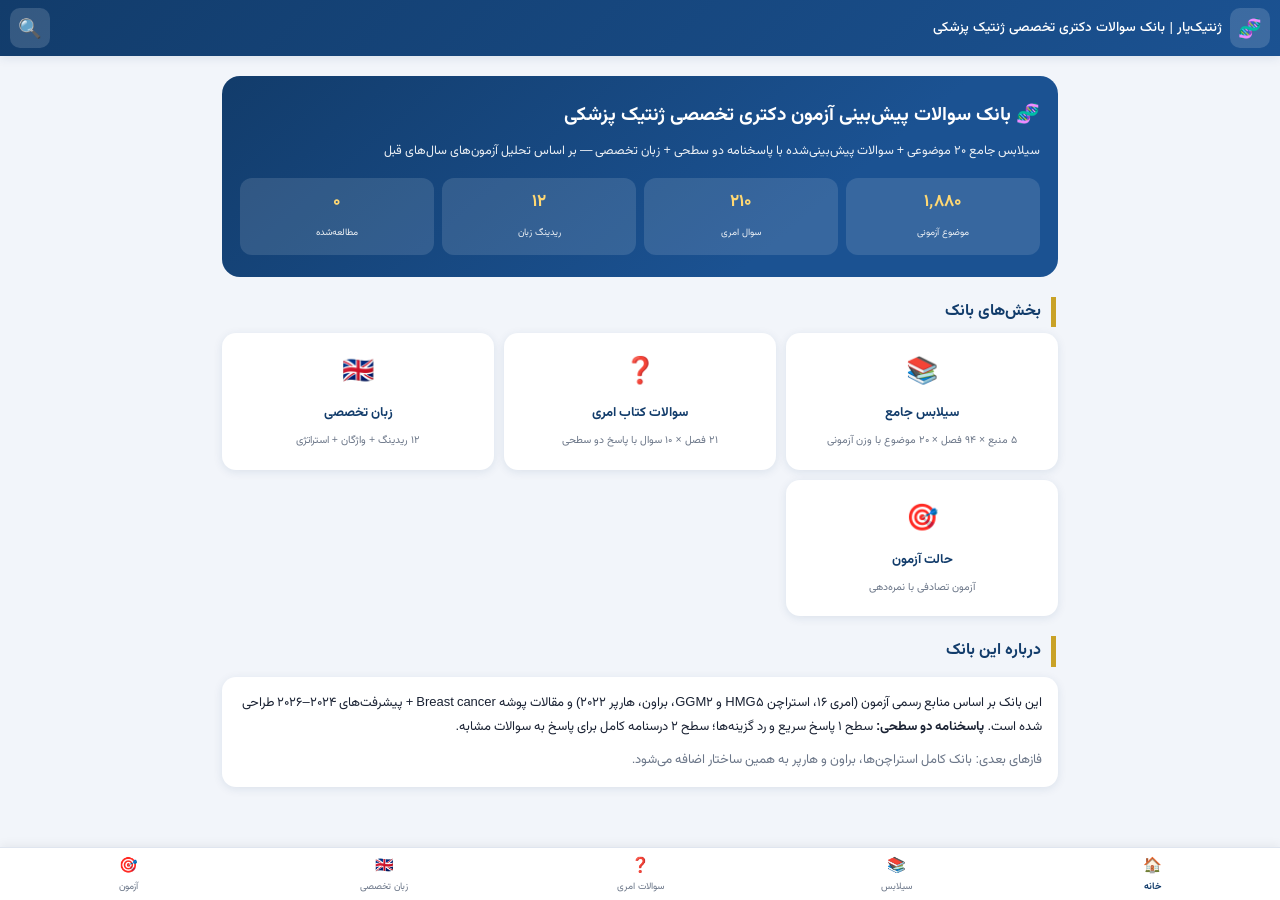
==== index.html @ 3993185b "اپ PWA ژنتیک‌یار برای GitHub Pages" ====
<!DOCTYPE html>
<html lang="fa" dir="rtl">
<head>
<meta charset="utf-8">
<meta name="viewport" content="width=device-width, initial-scale=1, viewport-fit=cover">
<meta name="theme-color" content="#123c6b">
<title>ژنتیک‌یار — بانک سوالات دکتری ژنتیک پزشکی</title>
<link rel="manifest" href="manifest.webmanifest">
<link rel="icon" href="icons/icon-192.png">
<link rel="apple-touch-icon" href="icons/icon-192.png">
<link rel="stylesheet" href="css/app.css">
</head>
<body>
<header class="topbar">
  <button class="menu-btn" id="btnHome" title="خانه">🧬</button>
  <div class="title" id="topTitle">ژنتیک‌یار | بانک سوالات دکتری تخصصی ژنتیک پزشکی</div>
  <button class="menu-btn" id="btnSearch" title="جستجو">🔍</button>
</header>

<main id="view" class="view"></main>

<nav class="tabbar">
  <button data-nav="home" class="active">🏠<span>خانه</span></button>
  <button data-nav="syllabus">📚<span>سیلابس</span></button>
  <button data-nav="emery">❓<span>سوالات امری</span></button>
  <button data-nav="english">🇬🇧<span>زبان تخصصی</span></button>
  <button data-nav="quiz">🎯<span>آزمون</span></button>
</nav>

<div id="searchModal" class="modal hidden">
  <div class="modal-card">
    <input id="searchInput" type="search" placeholder="جستجو در موضوعات، سوالات و پاسخ‌ها..." autocomplete="off">
    <div id="searchResults" class="search-results"></div>
    <button class="close-modal" onclick="document.getElementById('searchModal').classList.add('hidden')">بستن</button>
  </div>
</div>

<div id="toast" class="toast hidden"></div>
<script src="js/app.js"></script>
</body>
</html>
---- css/app.css ----
/* ژنتیک‌یار — بانک سوالات دکتری ژنتیک پزشکی */
@font-face{font-family:'Vazirmatn';src:url('../fonts/vazirmatn-400.woff2') format('woff2');font-weight:400}
@font-face{font-family:'Vazirmatn';src:url('../fonts/vazirmatn-500.woff2') format('woff2');font-weight:500}
@font-face{font-family:'Vazirmatn';src:url('../fonts/vazirmatn-700.woff2') format('woff2');font-weight:700}
:root{
  --navy:#123c6b; --navy2:#1b5292; --gold:#c9a227; --bg:#f2f5fa; --card:#ffffff;
  --ink:#1a2233; --muted:#6b7688; --green:#2f9e44; --red:#c0392b; --shadow:0 2px 10px rgba(18,60,107,.10);
}
*{box-sizing:border-box;-webkit-tap-highlight-color:transparent}
html,body{margin:0;padding:0}
body{font-family:'Vazirmatn',Tahoma,sans-serif;background:var(--bg);color:var(--ink);direction:rtl;line-height:1.9;font-size:15px}
.topbar{position:fixed;inset-inline:0;top:0;height:56px;background:linear-gradient(135deg,var(--navy),var(--navy2));color:#fff;display:flex;align-items:center;gap:8px;padding:0 10px;z-index:50;box-shadow:var(--shadow)}
.topbar .title{flex:1;font-size:13.5px;font-weight:500;white-space:nowrap;overflow:hidden;text-overflow:ellipsis}
.menu-btn{background:rgba(255,255,255,.15);border:none;color:#fff;font-size:19px;border-radius:10px;width:40px;height:40px;cursor:pointer}
.view{padding:68px 12px 84px;max-width:860px;margin:0 auto}
.tabbar{position:fixed;bottom:0;inset-inline:0;display:flex;background:#fff;border-top:1px solid #dfe5ef;box-shadow:0 -2px 10px rgba(0,0,0,.06);z-index:50;padding-bottom:env(safe-area-inset-bottom)}
.tabbar button{flex:1;border:none;background:none;padding:7px 2px 6px;font-family:inherit;font-size:15px;color:var(--muted);display:flex;flex-direction:column;align-items:center;gap:1px;cursor:pointer}
.tabbar button span{font-size:9.5px}
.tabbar button.active{color:var(--navy)}
.tabbar button.active span{font-weight:700}
.card{background:var(--card);border-radius:14px;padding:14px 16px;margin:10px 0;box-shadow:var(--shadow)}
.hero{background:linear-gradient(140deg,var(--navy) 0%,var(--navy2) 70%);color:#fff;border-radius:18px;padding:22px 18px;margin-top:8px}
.hero h1{margin:0 0 6px;font-size:19px}
.hero p{margin:0;font-size:12.5px;opacity:.92}
.stats{display:grid;grid-template-columns:repeat(4,1fr);gap:8px;margin-top:14px}
.stat{background:rgba(255,255,255,.12);border-radius:12px;padding:8px 4px;text-align:center}
.stat b{display:block;font-size:17px;color:#ffd873}
.stat span{font-size:9.5px;opacity:.9}
.grid2{display:grid;grid-template-columns:1fr 1fr;gap:10px}
.tile{background:var(--card);border-radius:14px;padding:14px;box-shadow:var(--shadow);cursor:pointer;border:1.5px solid transparent;text-align:center}
.tile:active{border-color:var(--gold)}
.tile .ic{font-size:26px}
.tile b{display:block;color:var(--navy);margin-top:4px;font-size:13px}
.tile span{font-size:10.5px;color:var(--muted)}
h2.sec{color:var(--navy);font-size:16px;margin:20px 2px 6px;border-right:5px solid var(--gold);padding-right:10px}
.book{background:var(--card);border-radius:14px;margin:10px 0;box-shadow:var(--shadow);overflow:hidden}
.book-head{display:flex;align-items:center;gap:10px;padding:12px 14px;cursor:pointer}
.book-head .chev{margin-inline-start:auto;color:var(--muted);transition:.2s}
.book.open .book-head .chev{transform:rotate(90deg)}
.book-title{font-weight:700;color:#7a1f1f;font-size:14px}
.book-sub{font-size:10.5px;color:var(--muted)}
.ch-item{border-top:1px solid #eef1f6;padding:10px 14px;display:flex;align-items:center;gap:8px;cursor:pointer}
.ch-item:active{background:#f6f9fd}
.ch-no{background:var(--navy);color:#fff;border-radius:8px;min-width:34px;text-align:center;font-size:12px;padding:2px 4px}
.ch-name{flex:1;font-size:13px}
.weight{color:var(--gold);font-size:11px;white-space:nowrap}
.topic-row{display:flex;gap:8px;padding:7px 14px;border-top:1px dashed #edf0f5;font-size:13px;align-items:flex-start}
.topic-row .tno{color:var(--muted);min-width:22px;text-align:center}
.topic-row .tname{flex:1}
.badge{display:inline-block;border-radius:8px;padding:0 7px;font-size:10.5px;font-weight:700}
.b5{background:#fdecec;color:var(--red)} .b4{background:#fdf5e4;color:#9a6b00} .b3{background:#eef6ef;color:#1e7a34} .b2{background:#eef1f6;color:var(--muted)}
.q-card{background:var(--card);border-radius:14px;box-shadow:var(--shadow);padding:14px;margin:12px 0}
.q-head{display:flex;flex-wrap:wrap;gap:6px;align-items:center;font-size:11px;color:var(--muted);margin-bottom:6px}
.q-id{background:var(--navy);color:#fff;border-radius:6px;padding:1px 8px;font-size:10px}
.q-topic{color:#7a1f1f;font-weight:700}
.stem{font-weight:700;margin:4px 0 10px;font-size:14.5px}
.opts{list-style:none;padding:0;margin:0}
.opts li{padding:8px 12px;border:1.5px solid #e3e8f0;border-radius:10px;margin:6px 0;cursor:pointer;font-size:14px;transition:.15s}
.opts li:active{background:#f0f4fa}
.opts li.sel{border-color:var(--navy2);background:#eef4fb}
.opts li.correct{border-color:var(--green);background:#e9f7ec;font-weight:700}
.opts li.wrong{border-color:var(--red);background:#fdeeee}
.ol{font-weight:700;color:var(--navy)}
.answer{margin-top:10px;border-top:1px dashed #c9d3e3;padding-top:8px}
.a-tag{display:inline-block;background:var(--green);color:#fff;border-radius:7px;padding:2px 12px;font-size:12px;margin-bottom:6px}
.lvl{border-radius:10px;padding:9px 12px;margin:6px 0;font-size:13.5px}
.lvl .lt{font-weight:700;color:#7a1f1f}
.lvl1{background:#f2f7fd;border-right:3px solid var(--navy2)}
.lvl2{background:#fbf7ea;border-right:3px solid var(--gold)}
.ltr{direction:ltr;text-align:left;font-family:Georgia,'Times New Roman',serif}
.passage{background:#f4f7fb;border-radius:12px;padding:12px;font-size:13.5px;line-height:1.8;margin:8px 0}
.vocab{background:#fbf4f4;border-radius:12px;padding:10px;margin:8px 0;font-size:12.5px}
.vtable{width:100%;border-collapse:collapse;margin-top:6px}
.vtable td{border:1px solid #e5dcdc;padding:4px 8px;vertical-align:top}
.vtable .ven{font-family:Georgia,serif;font-weight:700;direction:ltr;text-align:left;width:36%}
.strategy{background:#fff4f4;border:1.5px solid #e2b3b3;border-radius:12px;padding:10px 14px;margin:10px 0;font-size:13px}
.back-btn{background:none;border:none;color:var(--navy);font-family:inherit;font-size:13px;cursor:pointer;padding:6px 10px;font-weight:700}
.r-tabs{display:flex;gap:6px;margin:8px 0}
.r-tabs button{flex:1;border:1.5px solid #dfe5ef;background:#fff;border-radius:10px;padding:6px;font-family:inherit;font-size:12px;cursor:pointer}
.r-tabs button.on{background:var(--navy);color:#fff;border-color:var(--navy)}
.quizbox{max-width:640px;margin:0 auto}
.score-bar{display:flex;justify-content:space-between;align-items:center;background:var(--card);border-radius:12px;padding:10px 14px;box-shadow:var(--shadow);margin-bottom:10px;font-size:13px}
.progress{height:8px;background:#e3e8f0;border-radius:6px;overflow:hidden;margin:6px 0 12px}
.progress i{display:block;height:100%;background:linear-gradient(90deg,var(--gold),var(--navy));width:0%;transition:.3s}
.result-hero{text-align:center;padding:30px 10px}
.result-hero .big{font-size:42px}
.btn{display:inline-block;background:var(--navy);color:#fff;border:none;border-radius:12px;padding:10px 22px;font-family:inherit;font-size:14px;cursor:pointer;margin:4px}
.btn.gold{background:var(--gold);color:#221b00}
.btn.ghost{background:#fff;color:var(--navy);border:1.5px solid var(--navy2)}
.hidden{display:none!important}
.modal{position:fixed;inset:0;background:rgba(10,20,40,.55);z-index:90;display:flex;align-items:flex-start;justify-content:center;padding:70px 14px 20px}
.modal-card{background:#fff;border-radius:16px;padding:14px;width:100%;max-width:640px;box-shadow:0 10px 40px rgba(0,0,0,.25)}
#searchInput{width:100%;border:1.5px solid #d5dcea;border-radius:12px;padding:10px 14px;font-family:inherit;font-size:14px}
.search-results{max-height:55vh;overflow:auto;margin-top:8px}
.sr-item{padding:9px 10px;border-radius:10px;cursor:pointer;font-size:13px}
.sr-item:hover{background:#eef4fb}
.sr-item b{color:var(--navy)}
.close-modal{width:100%;margin-top:8px;background:#eef1f6;border:none;border-radius:10px;padding:9px;font-family:inherit;cursor:pointer}
.toast{position:fixed;bottom:95px;left:50%;transform:translateX(-50%);background:#22314a;color:#fff;padding:8px 18px;border-radius:20px;font-size:12.5px;z-index:99;box-shadow:var(--shadow)}
mark{background:#ffe9a8;border-radius:3px;padding:0 2px}
.done-tick{color:var(--green);font-weight:700}
@media (min-width:640px){ .grid2{grid-template-columns:repeat(3,1fr)} }
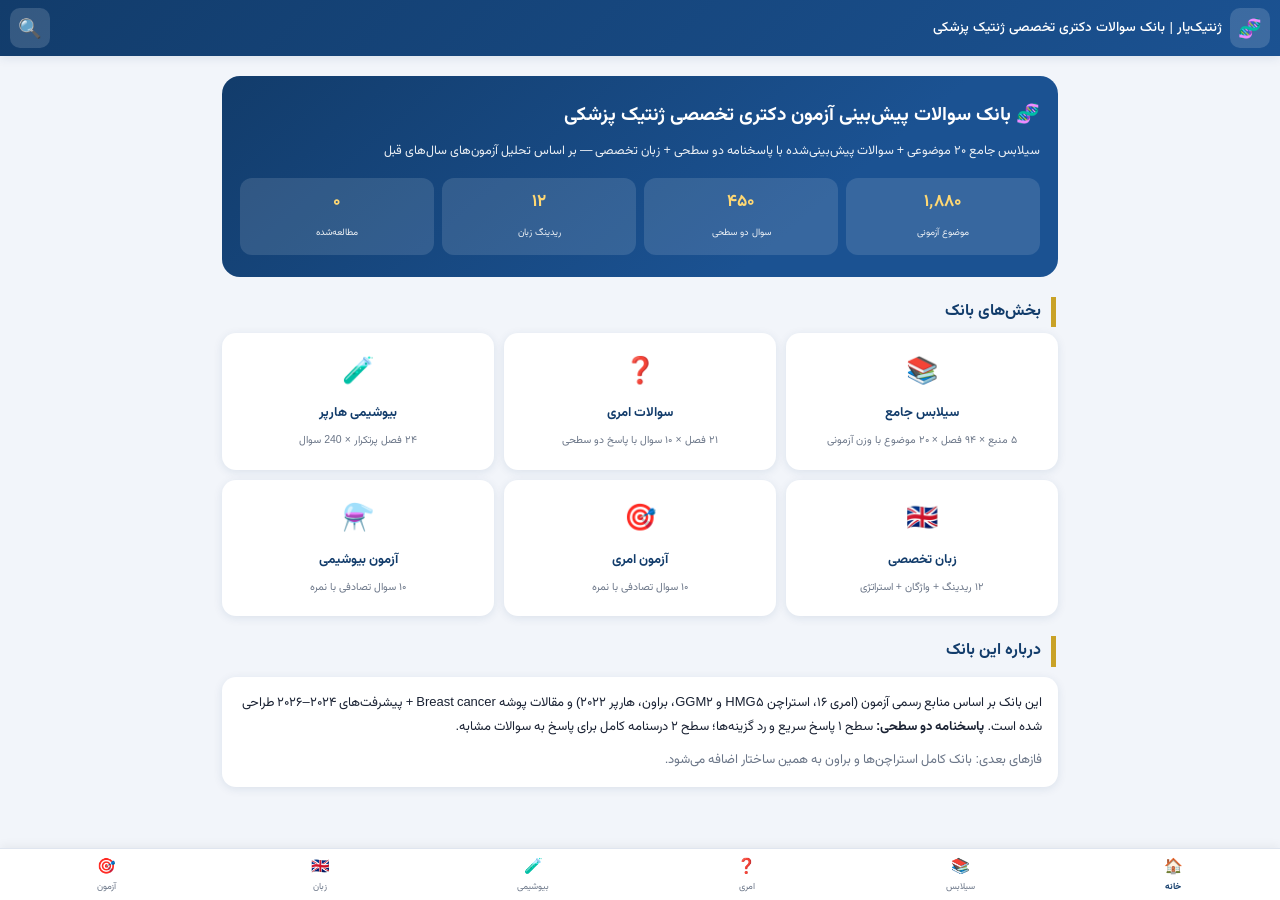
==== commit f4cf5a41: "اپ فاز ۴: تب بیوشیمی هارپر (۲۴۰ سوال) + آزمون بیوشیمی + جستجو" ====
--- a/index.html
+++ b/index.html
@@ -22,8 +22,9 @@
 <nav class="tabbar">
   <button data-nav="home" class="active">🏠<span>خانه</span></button>
   <button data-nav="syllabus">📚<span>سیلابس</span></button>
-  <button data-nav="emery">❓<span>سوالات امری</span></button>
-  <button data-nav="english">🇬🇧<span>زبان تخصصی</span></button>
+  <button data-nav="emery">❓<span>امری</span></button>
+  <button data-nav="harper">🧪<span>بیوشیمی</span></button>
+  <button data-nav="english">🇬🇧<span>زبان</span></button>
   <button data-nav="quiz">🎯<span>آزمون</span></button>
 </nav>
 
--- a/css/app.css
+++ b/css/app.css
@@ -15,7 +15,7 @@
 .view{padding:68px 12px 84px;max-width:860px;margin:0 auto}
 .tabbar{position:fixed;bottom:0;inset-inline:0;display:flex;background:#fff;border-top:1px solid #dfe5ef;box-shadow:0 -2px 10px rgba(0,0,0,.06);z-index:50;padding-bottom:env(safe-area-inset-bottom)}
 .tabbar button{flex:1;border:none;background:none;padding:7px 2px 6px;font-family:inherit;font-size:15px;color:var(--muted);display:flex;flex-direction:column;align-items:center;gap:1px;cursor:pointer}
-.tabbar button span{font-size:9.5px}
+.tabbar button span{font-size:9px}
 .tabbar button.active{color:var(--navy)}
 .tabbar button.active span{font-weight:700}
 .card{background:var(--card);border-radius:14px;padding:14px 16px;margin:10px 0;box-shadow:var(--shadow)}
